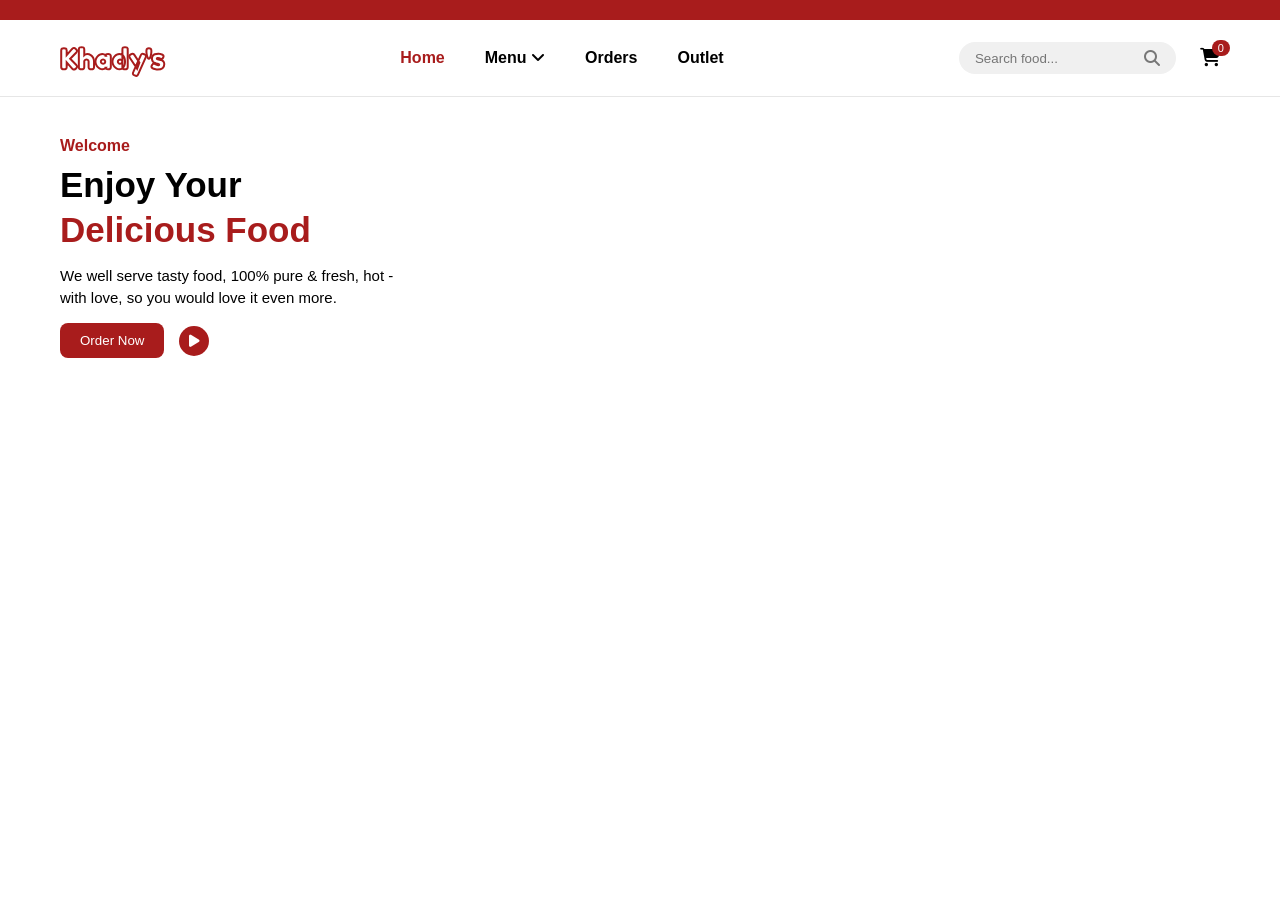
==== khady.html @ 3b9dc6cd "initial commit" ====
<!doctype html>
<html lang="en">
  <head>
    <meta charset="UTF-8" />
    <meta name="viewport" content="width=device-width, initial-scale=1.0" />
    <title>Document</title>
    <link rel="stylesheet" href="style.css" />
    <link
      rel="stylesheet"
      href="https://cdnjs.cloudflare.com/ajax/libs/font-awesome/6.5.1/css/all.min.css"
    />
  </head>
  <body>
    <header>
      <nav>
        <div class="logo">Khady's</div>

        <ul class="navlinks">
          <li class="active">Home</li>
          <li>Menu <i class="fa-solid fa-angle-down"></i></li>
          <li>Orders</li>
          <li>Outlet</li>
        </ul>

        <div class="nav-icons">
          <div class="search-container">
            <input type="text" placeholder="Search food..." />
            <i class="fa-solid fa-magnifying-glass"></i>
          </div>
          <div class="cart-icon">
            <i class="fa-solid fa-cart-shopping"></i>
            <span>0</span>
          </div>
        </div>
      </nav>

      <section class="body">
        <div class="body-left">
          <div class="welcome-text">Welcome</div>
          <div class="heading">Enjoy Your <br /></div>
          <span class="highlight">Delicious Food</span>
        </div>

        <div class="text">
          We well serve tasty food, 100% pure & fresh, hot - <br />with love, so
          you would love it even more.
        </div>

        <div class="button">
          <button class="order-btn">Order Now</button>
          <div class="play-btn">
            <i class="fa-solid fa-play"></i>
          </div>
        </div>
      </section>
    </header>
  </body>
</html>
---- style.css ----
@import url("https://fonts.googleapis.com/css2?family=Fredoka:wght@700&display=swap");

* {
  margin: 0;
  padding: 0;
  box-sizing: border-box;
}

body {
  font-family: "Nunito Sans", sans-serif;
  background-color: rgb(255, 255, 255);
}

nav {
  display: flex;
  padding: 20px 60px;
  justify-content: space-between;
  align-items: center;
  background-color: rgb(255, 255, 255);
  border-bottom: 0.5px solid rgb(230, 230, 230);
  border-top: 20px solid  rgb(168, 28, 28);
}

.logo {
  font-family: "Fredoka", cursive, sans-serif;
  font-weight: bold;
  font-size: 30px;
  color: white;
  -webkit-text-stroke: 2px rgb(168, 28, 28);
}

.navlinks {
  display: flex;
  list-style: none;
  gap: 40px;
}

.navlinks li {
  font-weight: bold;
  cursor: pointer;
  transition: all 300ms ease;
}

.navlinks li:hover{
  color:  rgb(168, 28, 28);
}

.navlinks li.active {
  color: rgb(168, 28, 28);
}

.nav-icons {
  display: flex;
  align-items: center;
  gap: 24px;
}

.search-container {
  display: flex;
  align-items: center;
  background-color: rgb(240, 240, 240);
  padding: 8px 16px;
  border-radius: 20px;
}

.search-container input {
  border: none;
  outline: none;
  background: transparent;
}

.search-container i {
  color: rgb(119, 119, 119);
}

.cart-icon {
  position: relative;
  font-size: 18px;
  cursor: pointer;
}

.cart-icon span {
  position: absolute;
  top: -8px;
  right: -10px;
  background-color: rgb(168, 28, 28);
  color: white;
  font-size: 11px;
  border-radius: 50px;
  padding: 2px 6px;
}

.body {

  align-items: center;
  padding: 40px 60px;
}

.body-left {
  width: 40%;
}

.welcome-text {
  color:  rgb(168, 28, 28);
  font-weight: bold;
  font-size: 16px;
  margin-bottom: 10px;
}

.heading {
  font-weight: bold;
  font-size: 35px;
  margin-bottom: 5px;
}

.highlight {
  color:  rgb(168, 28, 28);
  font-weight: bold;
  font-size: 35px;
  margin-bottom: 15px;
}

.text {
  font-size: 15px;
  margin-top: 15px;
  line-height: 22px;
}

.button {
  display: flex;
  align-items: center;
  gap: 15px;
  margin-top: 14px;
}

.order-btn {
  color: white;
  padding: 10px 20px;
  background-color:  rgb(168, 28, 28);
  border: none;
  border-radius: 8px;
  cursor: pointer;
}

.play-btn {
  width: 30px;
  height: 30px;
  display: flex;
  color: white;
  background-color:  rgb(168, 28, 28);
  border-radius: 50px;
  justify-content: center;
  align-items: center;
  font-size: 14px;
  cursor: pointer;
}
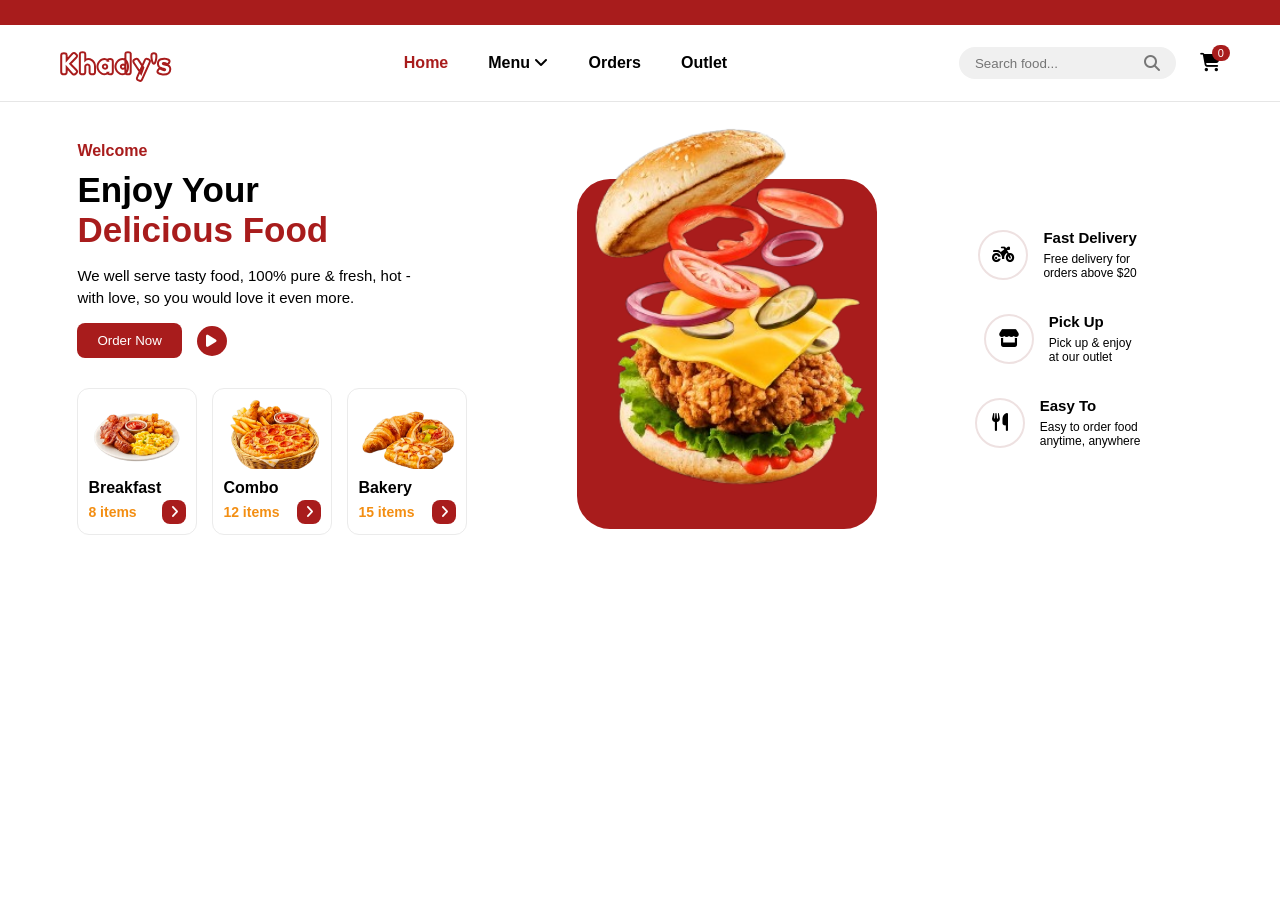
==== commit baa44b91: "Finish page layout" ====
--- a/khady.html
+++ b/khady.html
@@ -37,19 +37,97 @@
       <section class="body">
         <div class="body-left">
           <div class="welcome-text">Welcome</div>
-          <div class="heading">Enjoy Your <br /></div>
-          <span class="highlight">Delicious Food</span>
+          <div class="heading">
+            Enjoy Your <br />
+            <span class="highlight">Delicious Food</span>
+          </div>
+
+          <div class="text">
+            We well serve tasty food, 100% pure & fresh, hot - <br />with love,
+            so you would love it even more.
+          </div>
+
+          <div class="button">
+            <button class="order-btn">Order Now</button>
+            <div class="play-btn">
+              <i class="fa-solid fa-play"></i>
+            </div>
+          </div>
+
+          <div class="cards">
+            <div class="food">
+              <img src="breakfast-removebg-preview.png" alt="Breakfast" />
+              <div class="food-title">Breakfast</div>
+              <div class="food-sub">
+                <span>8 items</span>
+                <div class="arrow-btn">
+                  <i class="fa-solid fa-angle-right"></i>
+                </div>
+              </div>
+            </div>
+
+            <div class="food">
+              <img src="combo-removebg-preview.png" alt="Combo" />
+              <div class="food-title">Combo</div>
+              <div class="food-sub">
+                <span>12 items</span>
+                <div class="arrow-btn">
+                  <i class="fa-solid fa-angle-right"></i>
+                </div>
+              </div>
+            </div>
+
+            <div class="food">
+              <img src="bakery-removebg-preview.png" alt="Bakery" />
+              <div class="food-title">Bakery</div>
+              <div class="food-sub">
+                <span>15 items</span>
+                <div class="arrow-btn">
+                  <i class="fa-solid fa-angle-right"></i>
+                </div>
+              </div>
+            </div>
+          </div>
         </div>
 
-        <div class="text">
-          We well serve tasty food, 100% pure & fresh, hot - <br />with love, so
-          you would love it even more.
+        <div class="body-center">
+          <div class="burger-bg">
+            <img src="burger-removebg-preview.png" alt="Burger" />
+          </div>
         </div>
 
-        <div class="button">
-          <button class="order-btn">Order Now</button>
-          <div class="play-btn">
-            <i class="fa-solid fa-play"></i>
+        <div class="body-right">
+          <div class="delivery-item">
+            <div class="icon-del"><i class="fa-solid fa-motorcycle"></i></div>
+            <div class="delivery-info">
+              <div class="delivery-title">Fast Delivery</div>
+              <div class="delivery-text">
+                Free delivery for <br />
+                orders above $20
+              </div>
+            </div>
+          </div>
+
+          <div class="delivery-item">
+            <div class="icon-del"><i class="fa-solid fa-store"></i></div>
+            <div class="delivery-info">
+              <div class="delivery-title">Pick Up</div>
+              <div class="delivery-text">
+                Pick up & enjoy <br />
+                at our outlet
+              </div>
+            </div>
+          </div>
+
+          <div class="delivery-item">
+            <div class="icon-del"><i class="fa-solid fa-utensils"></i></div>
+            <div class="delivery-info">
+              <div class="delivery-title">Easy To</div>
+              <div class="delivery-text">
+                Easy to order food <br />
+                anytime, anywhere
+              </div>
+            </div>
           </div>
         </div>
       </section>
--- a/style.css
+++ b/style.css
@@ -18,7 +18,7 @@
   align-items: center;
   background-color: rgb(255, 255, 255);
   border-bottom: 0.5px solid rgb(230, 230, 230);
-  border-top: 20px solid  rgb(168, 28, 28);
+  border-top: 25px solid  rgb(168, 28, 28);
 }
 
 .logo {
@@ -26,6 +26,7 @@
   font-weight: bold;
   font-size: 30px;
   color: white;
+  letter-spacing: 1px;
   -webkit-text-stroke: 2px rgb(168, 28, 28);
 }
 
@@ -91,8 +92,10 @@
 }
 
 .body {
-
-  align-items: center;
+  display: flex;
+  justify-content: center;
+  align-items: center;
+  width: 100%;
   padding: 40px 60px;
 }
 
@@ -153,4 +156,115 @@
   align-items: center;
   font-size: 14px;
   cursor: pointer;
-}+}
+
+.cards {
+  display: flex;
+  gap: 15px;
+  margin-top: 30px;
+}
+
+.food {
+  width: 120px;
+  border: 1px solid rgb(235, 235, 235);
+  background-color: white;
+  border-radius: 12px;
+  padding: 10px;
+}
+
+.food img {
+  width: 100%;
+  height: 70px;
+  object-fit: cover;
+  background-color: transparent;
+  border: none;
+  margin-bottom: 6px;
+}
+
+.food-title {
+  margin-bottom: 3px;
+  font-weight: bold;
+}
+
+.food-sub {
+  display: flex;
+  justify-content: space-between;
+  align-items: center;
+  font-size: 14px;
+  font-weight: bold;
+  color: rgb(243, 142, 18);
+}
+
+.arrow-btn {
+  width: 24px;
+  height: 24px;
+  display: flex;
+  color: white;
+  background-color: rgb(168, 28, 28);
+  border-radius: 8px;
+  justify-content: center;
+  align-items: center;
+  cursor: pointer;
+}
+
+.body-center {
+  width: 32%;
+  display: flex;
+  justify-content: center;
+  margin-top: 30px;
+}
+
+.burger-bg {
+  width: 300px;
+  height: 350px;
+  background-color: rgb(168, 28, 28);
+  border-radius: 33px;
+  position: relative;
+  display: flex;
+  justify-content: center;
+  align-items: center;
+}
+
+.burger-bg img {
+  width: 700px;
+  position: absolute;
+  top: -90px;
+  right: -175px;
+}
+
+.body-right {
+  width: 25%;
+  display: flex;
+  justify-content: center;
+  align-items: center;
+  flex-direction: column;
+  gap: 33px;
+}
+
+.delivery-item {
+  display: flex;
+  align-items: center;
+  justify-content: center;
+  gap: 15px;
+}
+
+.icon-del{
+  width: 50px;
+  height: 50px;
+  border-radius: 50px;
+  display: flex;
+  border: 2px solid rgb(238, 225, 225);
+  justify-content: center;
+  align-items: center;
+  font-size: 18px;
+}
+
+.delivery-title {
+  font-size: 15px;
+  font-weight: bold;
+  margin-bottom: 6px;
+}
+
+.delivery-text {
+  font-size: 12px;
+}
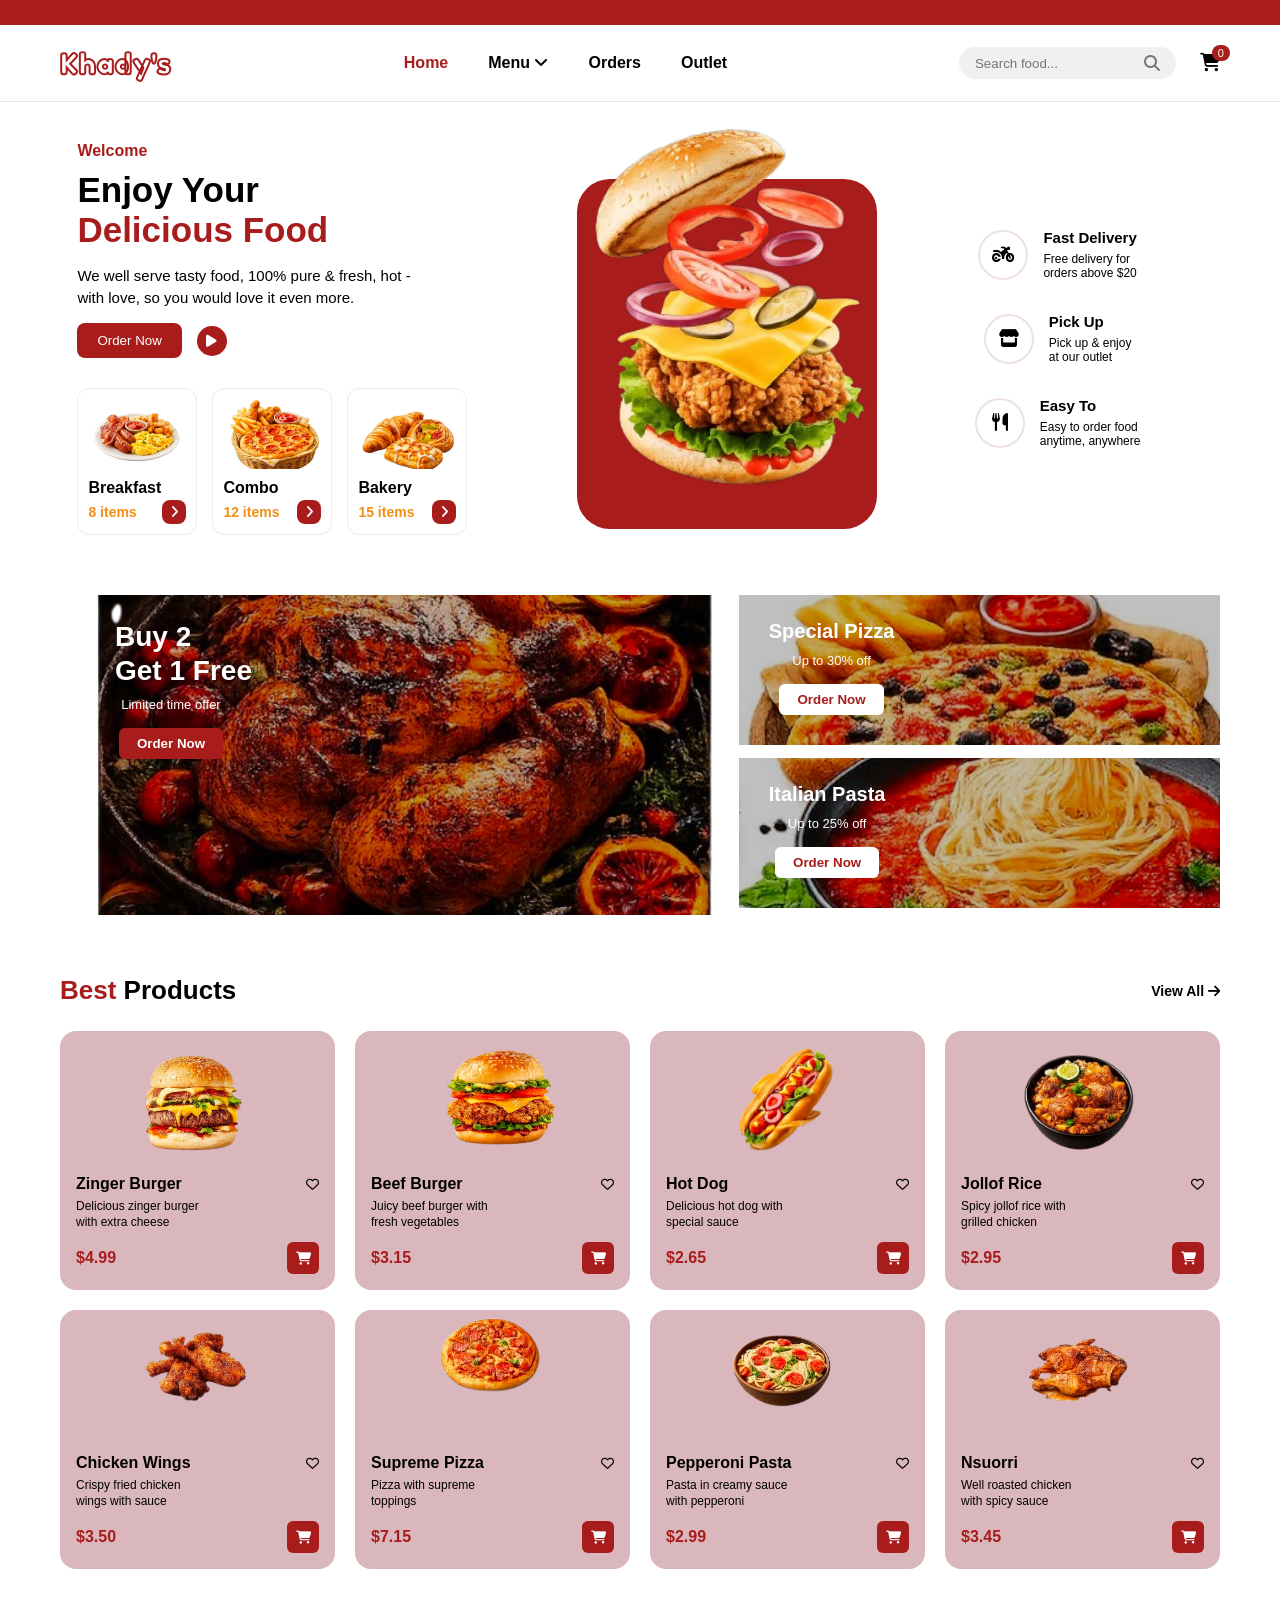
==== commit b19a0a8c: "gdnfhhjnr" ====
--- a/khady.html
+++ b/khady.html
@@ -131,6 +131,201 @@
           </div>
         </div>
       </section>
+
+      <section class="grid-section">
+        <div class="grid-box">
+          <div class="large-card">
+            <img src="Chicken-removebg-preview.png" alt="Roasted Chicken" class="card-img" />
+            <div class="card-content">
+              <h2>
+                Buy 2 <br />
+                Get 1 Free
+              </h2>
+              <p>Limited time offer</p>
+              <button class="btn-red">Order Now</button>
+            </div>
+          </div>
+
+          <div class="pizza-card">
+            <img src="Pizza.jpeg" alt="Pizza" class="card-img" />
+            <div class="card-content">
+              <h3>Special Pizza</h3>
+              <p>Up to 30% off</p>
+              <button class="btn-white">Order Now</button>
+            </div>
+          </div>
+
+          <div class="pasta-card">
+            <img src="Spag.jpeg" alt="Pasta" class="card-img" />
+            <div class="card-content">
+              <h3>Italian Pasta</h3>
+              <p>Up to 25% off</p>
+              <button class="btn-white">Order Now</button>
+            </div>
+          </div>
+        </div>
+      </section>
+
+      <section class="product-section">
+        <div class="product-header">
+          <h2><span class="text-red">Best</span> Products</h2>
+          <p class="view-all">View All  <i class="fa-solid fa-arrow-right"></i></p>
+        </div>
+
+        <div class="product-grid">
+          <div class="product-card">
+            <div class="card-top">
+              <img
+                src="burger_1-removebg-preview.png"
+                alt="Zinger Burger"
+                class="product-img"
+              />
+            </div>
+            <div class="product-info">
+              <div class="title-row">
+                <h3>Zinger Burger</h3>
+                <span class="heart-icon"><i class="fa-regular fa-heart"></i></span>
+              </div>
+              <p>Delicious zinger burger <br> with extra cheese</p>
+              <div class="card-bottom">
+                <span class="price">$4.99</span>
+                <button class="cart-btn"><i class="fa-solid fa-cart-shopping"></i></button>
+              </div>
+            </div>
+          </div>
+
+          <div class="product-card">
+            <div class="card-top">
+              <img src="burger2-removebg-preview.png" alt="Beef Burger" class="product-img" />
+            </div>
+            <div class="product-info">
+              <div class="title-row">
+                <h3>Beef Burger</h3>
+                <span class="heart-icon"><i class="fa-regular fa-heart"></i></span>
+              </div>
+              <p>Juicy beef burger with <br> fresh vegetables</p>
+              <div class="card-bottom">
+                <span class="price">$3.15</span>
+                <button class="cart-btn"><i class="fa-solid fa-cart-shopping"></i></button>
+              </div>
+            </div>
+          </div>
+
+          <div class="product-card">
+            <div class="card-top">
+              <img src="hotdog-removebg-preview.png" alt="Hot Dog" class="product-img" />
+            </div>
+            <div class="product-info">
+              <div class="title-row">
+                <h3>Hot Dog</h3>
+                <span class="heart-icon"><i class="fa-regular fa-heart"></i></span>
+              </div>
+              <p>Delicious hot dog with <br> special sauce</p>
+              <div class="card-bottom">
+                <span class="price">$2.65</span>
+                <button class="cart-btn"><i class="fa-solid fa-cart-shopping"></i></button>
+              </div>
+            </div>
+          </div>
+
+          <div class="product-card">
+            <div class="card-top">
+              <img src="rice_1-removebg-preview.png" alt="Jollof Rice" class="product-img" />
+            </div>
+            <div class="product-info">
+              <div class="title-row">
+                <h3>Jollof Rice</h3>
+                <span class="heart-icon"><i class="fa-regular fa-heart"></i></span>
+              </div>
+              <p>Spicy jollof rice with <br> grilled chicken</p>
+              <div class="card-bottom">
+                <span class="price">$2.95</span>
+                <button class="cart-btn"><i class="fa-solid fa-cart-shopping"></i></button>
+              </div>
+            </div>
+          </div>
+
+          <div class="product-card">
+            <div class="card-top">
+              <img
+                src="chicken_1-removebg-preview.png"
+                alt="Chicken Wings"
+                class="product-img"
+              />
+            </div>
+            <div class="product-info">
+              <div class="title-row">
+                <h3>Chicken Wings</h3>
+                <span class="heart-icon"><i class="fa-regular fa-heart"></i></span>
+              </div>
+              <p>Crispy fried chicken <br> wings with sauce</p>
+              <div class="card-bottom">
+                <span class="price">$3.50</span>
+                <button class="cart-btn"><i class="fa-solid fa-cart-shopping"></i></button>
+              </div>
+            </div>
+          </div>
+
+          <div class="product-card">
+            <div class="card-top">
+              <img src="pizza1-removebg-preview.png" alt="Supreme Pizza" class="product-img" />
+            </div>
+            <div class="product-info">
+              <div class="title-row">
+                <h3>Supreme Pizza</h3>
+                <span class="heart-icon"><i class="fa-regular fa-heart"></i></span>
+              </div>
+              <p>Pizza with supreme <br> toppings</p>
+              <div class="card-bottom">
+                <span class="price">$7.15</span>
+                <button class="cart-btn"><i class="fa-solid fa-cart-shopping"></i></button>
+              </div>
+            </div>
+          </div>
+
+          <div class="product-card">
+            <div class="card-top">
+              <img
+                src="noodles-removebg-preview.png"
+                alt="Pepperoni Pasta"
+                class="product-img"
+              />
+            </div>
+            <div class="product-info">
+              <div class="title-row">
+                <h3>Pepperoni Pasta</h3>
+                <span class="heart-icon"><i class="fa-regular fa-heart"></i></span>
+              </div>
+              <p>Pasta in creamy sauce <br> with pepperoni</p>
+              <div class="card-bottom">
+                <span class="price">$2.99</span>
+                <button class="cart-btn"><i class="fa-solid fa-cart-shopping"></i></button>
+              </div>
+            </div>
+          </div>
+
+          <div class="product-card">
+            <div class="card-top">
+              <img
+                src="WhatsApp_Image_2026-08-03_at_13.19.26__2_-removebg-preview.png"
+                alt="Nsuorri"
+                class="product-img"
+              />
+            </div>
+            <div class="product-info">
+              <div class="title-row">
+                <h3>Nsuorri</h3>
+                <span class="heart-icon"><i class="fa-regular fa-heart"></i></span>
+              </div>
+              <p>Well roasted chicken <br> with spicy sauce</p>
+              <div class="card-bottom">
+                <span class="price">$3.45</span>
+                <button class="cart-btn"><i class="fa-solid fa-cart-shopping"></i></button>
+              </div>
+            </div>
+          </div>
+        </div>
+      </section>
     </header>
   </body>
 </html>
--- a/style.css
+++ b/style.css
@@ -18,7 +18,7 @@
   align-items: center;
   background-color: rgb(255, 255, 255);
   border-bottom: 0.5px solid rgb(230, 230, 230);
-  border-top: 25px solid  rgb(168, 28, 28);
+  border-top: 25px solid rgb(168, 28, 28);
 }
 
 .logo {
@@ -42,8 +42,8 @@
   transition: all 300ms ease;
 }
 
-.navlinks li:hover{
-  color:  rgb(168, 28, 28);
+.navlinks li:hover {
+  color: rgb(168, 28, 28);
 }
 
 .navlinks li.active {
@@ -104,7 +104,7 @@
 }
 
 .welcome-text {
-  color:  rgb(168, 28, 28);
+  color: rgb(168, 28, 28);
   font-weight: bold;
   font-size: 16px;
   margin-bottom: 10px;
@@ -117,7 +117,7 @@
 }
 
 .highlight {
-  color:  rgb(168, 28, 28);
+  color: rgb(168, 28, 28);
   font-weight: bold;
   font-size: 35px;
   margin-bottom: 15px;
@@ -139,7 +139,7 @@
 .order-btn {
   color: white;
   padding: 10px 20px;
-  background-color:  rgb(168, 28, 28);
+  background-color: rgb(168, 28, 28);
   border: none;
   border-radius: 8px;
   cursor: pointer;
@@ -150,7 +150,7 @@
   height: 30px;
   display: flex;
   color: white;
-  background-color:  rgb(168, 28, 28);
+  background-color: rgb(168, 28, 28);
   border-radius: 50px;
   justify-content: center;
   align-items: center;
@@ -248,7 +248,7 @@
   gap: 15px;
 }
 
-.icon-del{
+.icon-del {
   width: 50px;
   height: 50px;
   border-radius: 50px;
@@ -268,3 +268,242 @@
 .delivery-text {
   font-size: 12px;
 }
+
+.grid-section {
+  width: 100%;
+  padding: 20px 60px;
+  box-sizing: border-box;
+}
+
+.grid-box {
+  display: grid;
+  grid-template-columns: 1.4fr 1fr;
+  grid-template-rows: 1fr 1fr;
+  gap: 5px;
+  width: 100%;
+}
+
+.large-card,
+.pizza-card,
+.pasta-card {
+  position: relative;
+  overflow: hidden;
+  display: flex;
+  padding: 25px 30px;
+  color: white;
+}
+
+.large-card {
+  grid-column: 1 / 2;
+  grid-row: 1 / 3;
+  height: 320px;
+}
+
+.pizza-card {
+  grid-column: 2 / 3;
+  grid-row: 1 / 2;
+  height: 150px;
+}
+
+.pasta-card {
+  grid-column: 2 / 3;
+  grid-row: 2 / 3;
+  height: 150px;
+}
+
+.card-img {
+  position: absolute;
+  top: 0;
+  left: 0;
+  width: 100%;
+  height: 100%;
+  object-fit: cover;
+  z-index: 1;
+  filter: brightness(0.75);
+}
+
+.card-content {
+  position: relative;
+  z-index: 2;
+  display: flex;
+  align-items: center;
+  flex-direction: column;
+  gap: 10px;
+}
+
+.card-content h2 {
+  font-size: 28px;
+  font-weight: bold;
+  line-height: 1.2;
+  margin-left: 25px;
+}
+
+.card-content h3 {
+  font-size: 20px;
+  font-weight: bold;
+  margin: 0;
+}
+
+.card-content p {
+  font-size: 13px;
+  margin: 0 0 6px 0;
+}
+
+.btn-red {
+  background-color: rgb(168, 28, 28);
+  color: white;
+  border: none;
+  padding: 8px 18px;
+  border-radius: 6px;
+  font-weight: bold;
+  cursor: pointer;
+  width: fit-content;
+}
+
+.btn-white {
+  background-color: white;
+  color:  rgb(168, 28, 28);
+  border: none;
+  padding: 8px 18px;
+  border-radius: 6px;
+  font-weight: bold;
+  cursor: pointer;
+  width: fit-content;
+}
+
+.product-section {
+  padding: 40px 60px;
+}
+
+.product-header {
+  display: flex;
+  justify-content: space-between;
+  align-items: center;
+  margin-bottom: 25px;
+}
+
+.product-header h2 {
+  font-size: 26px;
+  font-weight: bold;
+  margin: 0;
+}
+
+.text-red {
+  color: rgb(168, 28, 28);
+}
+
+.view-all {
+  font-size: 14px;
+  font-weight: bold;
+}
+
+.product-grid {
+  display: grid;
+  grid-template-columns: repeat(4, 1fr);
+  gap: 20px;
+}
+
+.product-card {
+  background-color: pink;
+  border-radius: 16px;
+  padding: 16px;
+  display: flex;
+  flex-direction: column;
+  justify-content: space-between;
+  transition: transform 0.2s ease;
+}
+
+.product-card:hover {
+  background-color:  rgb(168, 28, 28);
+  transform: translateY(-4px);
+}
+
+.product-card:hover p {
+  color: white;
+}
+
+.product-card:hover h3, .product-card:hover .heart-icon {
+  color: white;
+}
+
+.product-card:hover .price {
+  color: white;
+}
+
+.product-card:hover .cart-btn {
+  color: white;
+  border: 1px solid white;
+}
+
+.card-top {
+  display: flex;
+  justify-content: center;
+  align-items: center;
+  height: 120px;
+}
+
+.product-img {
+  width: 100%;
+  height: 170px;
+  object-fit: contain;
+  margin: 0 auto 12px auto ;
+}
+
+.product-info {
+  margin-top: 8px;
+}
+
+.title-row {
+  display: flex;
+  justify-content: space-between;
+  align-items: center;
+}
+
+.title-row h3 {
+  font-size: 16px;
+  margin: 0;
+  font-weight: 700;
+  color: black;
+}
+
+.heart-icon {
+  cursor: pointer;
+  color: black;
+  font-size: 13px;
+}
+
+.product-info p {
+  font-size: 12px;
+  color: black;
+  margin: 6px 0 12px 0;
+  line-height: 1.3;
+}
+
+.card-bottom {
+  display: flex;
+  justify-content: space-between;
+  align-items: center;
+}
+
+.price {
+  font-size: 16px;
+  font-weight: 700;
+  color:  rgb(168, 28, 28);
+}
+
+.cart-btn {
+  border: none;
+  border-radius: 6px;
+  width: 32px;
+  height: 32px;
+  display: flex;
+  background-color:  rgb(168, 28, 28);
+  color: white;
+  justify-content: center;
+  align-items: center;
+  cursor: pointer;
+}
+
+.product-card {
+  background-color: rgb(218, 183, 189);
+}
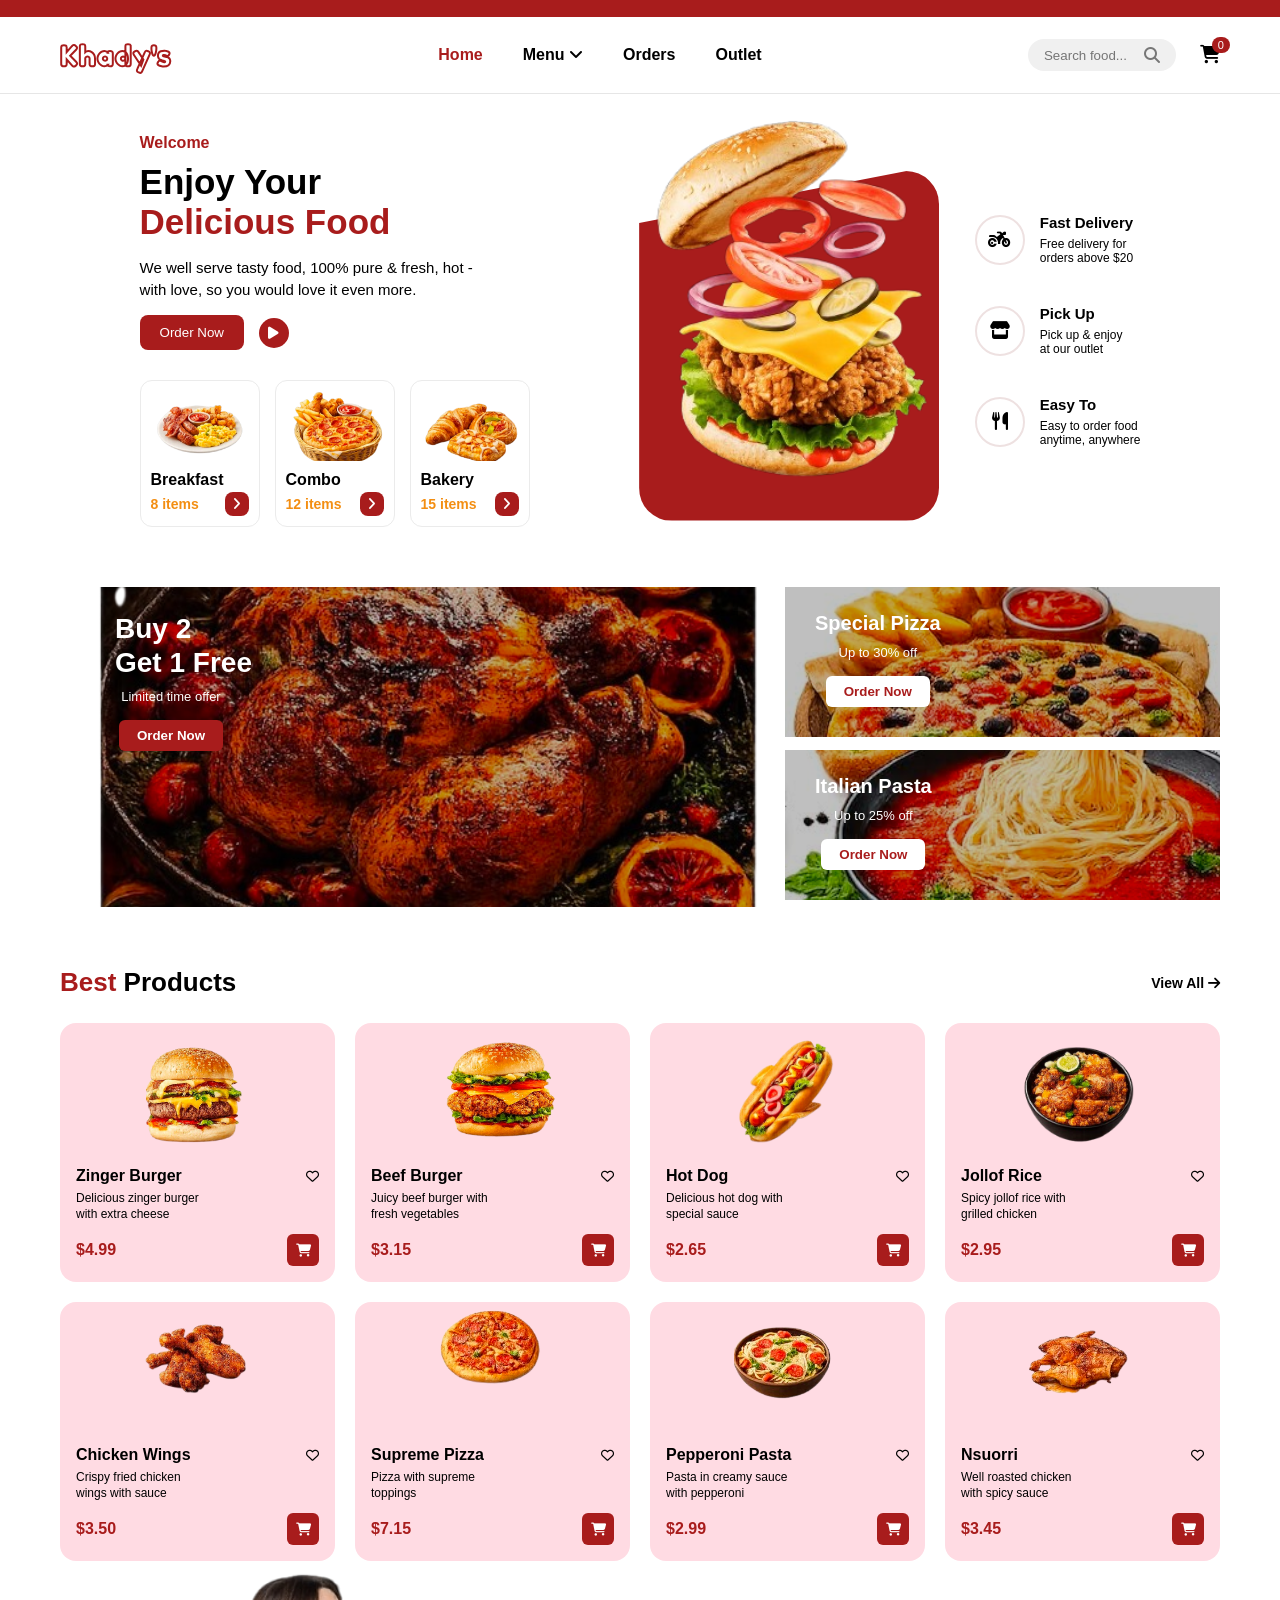
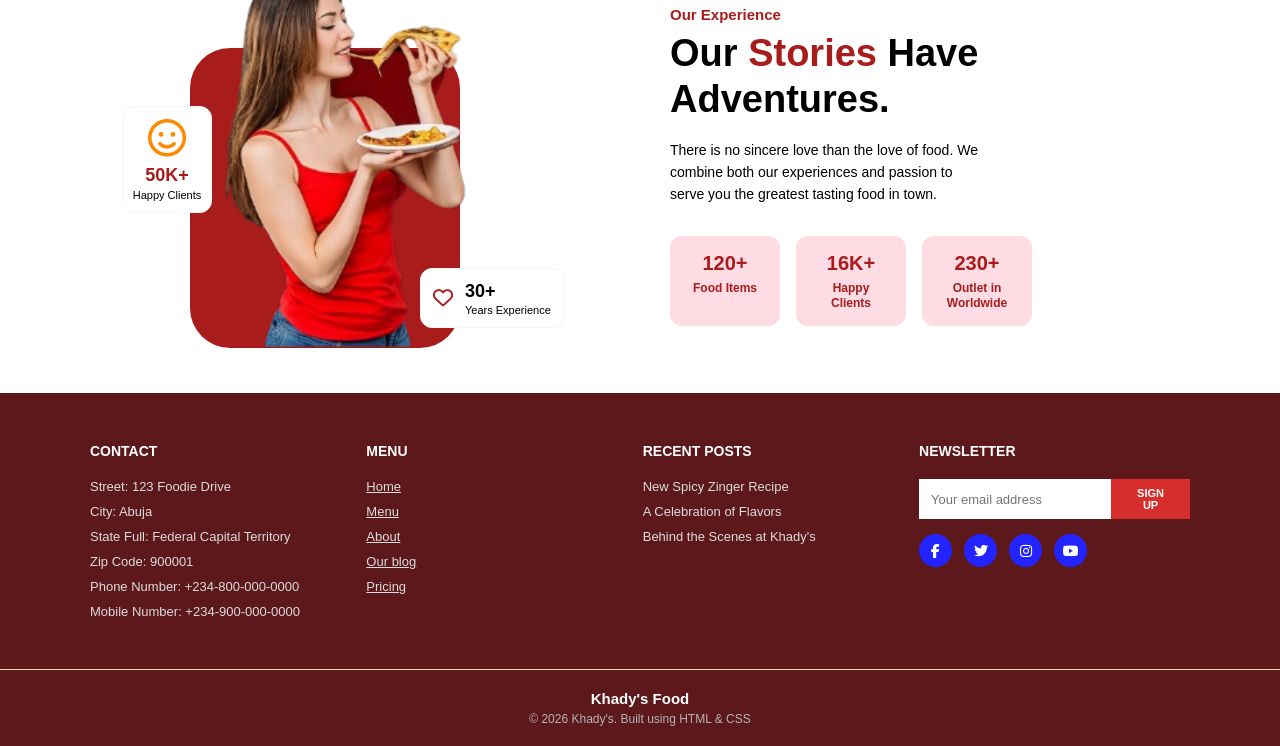
==== commit b56f447f: "media response" ====
--- a/khady.html
+++ b/khady.html
@@ -56,7 +56,10 @@
 
           <div class="cards">
             <div class="food">
-              <img src="breakfast-removebg-preview.png" alt="Breakfast" />
+              <img
+                src="./pictutes/breakfast-removebg-preview.png"
+                alt="Breakfast"
+              />
               <div class="food-title">Breakfast</div>
               <div class="food-sub">
                 <span>8 items</span>
@@ -67,7 +70,7 @@
             </div>
 
             <div class="food">
-              <img src="combo-removebg-preview.png" alt="Combo" />
+              <img src="./pictutes/combo-removebg-preview.png" alt="Combo" />
               <div class="food-title">Combo</div>
               <div class="food-sub">
                 <span>12 items</span>
@@ -78,7 +81,7 @@
             </div>
 
             <div class="food">
-              <img src="bakery-removebg-preview.png" alt="Bakery" />
+              <img src="./pictutes/bakery-removebg-preview.png" alt="Bakery" />
               <div class="food-title">Bakery</div>
               <div class="food-sub">
                 <span>15 items</span>
@@ -92,7 +95,12 @@
 
         <div class="body-center">
           <div class="burger-bg">
-            <img src="burger-removebg-preview.png" alt="Burger" />
+            <div class="red-bg"></div>
+            <img
+              src="./pictutes/burger-removebg-preview.png"
+              alt="Burger"
+              class="burger-img"
+            />
           </div>
         </div>
 
@@ -135,7 +143,11 @@
       <section class="grid-section">
         <div class="grid-box">
           <div class="large-card">
-            <img src="Chicken-removebg-preview.png" alt="Roasted Chicken" class="card-img" />
+            <img
+              src="./pictutes/Chicken-removebg-preview.png"
+              alt="Roasted Chicken"
+              class="card-img"
+            />
             <div class="card-content">
               <h2>
                 Buy 2 <br />
@@ -147,7 +159,7 @@
           </div>
 
           <div class="pizza-card">
-            <img src="Pizza.jpeg" alt="Pizza" class="card-img" />
+            <img src="./pictutes/Pizza.jpeg" alt="Pizza" class="card-img" />
             <div class="card-content">
               <h3>Special Pizza</h3>
               <p>Up to 30% off</p>
@@ -156,7 +168,7 @@
           </div>
 
           <div class="pasta-card">
-            <img src="Spag.jpeg" alt="Pasta" class="card-img" />
+            <img src="./pictutes/Spag.jpeg" alt="Pasta" class="card-img" />
             <div class="card-content">
               <h3>Italian Pasta</h3>
               <p>Up to 25% off</p>
@@ -169,14 +181,16 @@
       <section class="product-section">
         <div class="product-header">
           <h2><span class="text-red">Best</span> Products</h2>
-          <p class="view-all">View All  <i class="fa-solid fa-arrow-right"></i></p>
+          <p class="view-all">
+            View All <i class="fa-solid fa-arrow-right"></i>
+          </p>
         </div>
 
         <div class="product-grid">
           <div class="product-card">
             <div class="card-top">
               <img
-                src="burger_1-removebg-preview.png"
+                src="./pictutes/burger_1-removebg-preview.png"
                 alt="Zinger Burger"
                 class="product-img"
               />
@@ -184,71 +198,111 @@
             <div class="product-info">
               <div class="title-row">
                 <h3>Zinger Burger</h3>
-                <span class="heart-icon"><i class="fa-regular fa-heart"></i></span>
-              </div>
-              <p>Delicious zinger burger <br> with extra cheese</p>
+                <span class="heart-icon"
+                  ><i class="fa-regular fa-heart"></i
+                ></span>
+              </div>
+              <p>
+                Delicious zinger burger <br />
+                with extra cheese
+              </p>
               <div class="card-bottom">
                 <span class="price">$4.99</span>
-                <button class="cart-btn"><i class="fa-solid fa-cart-shopping"></i></button>
-              </div>
-            </div>
-          </div>
-
-          <div class="product-card">
-            <div class="card-top">
-              <img src="burger2-removebg-preview.png" alt="Beef Burger" class="product-img" />
+                <button class="cart-btn">
+                  <i class="fa-solid fa-cart-shopping"></i>
+                </button>
+              </div>
+            </div>
+          </div>
+
+          <div class="product-card">
+            <div class="card-top">
+              <img
+                src="./pictutes/burger2-removebg-preview.png"
+                alt="Beef Burger"
+                class="product-img"
+              />
             </div>
             <div class="product-info">
               <div class="title-row">
                 <h3>Beef Burger</h3>
-                <span class="heart-icon"><i class="fa-regular fa-heart"></i></span>
-              </div>
-              <p>Juicy beef burger with <br> fresh vegetables</p>
+                <span class="heart-icon"
+                  ><i class="fa-regular fa-heart"></i
+                ></span>
+              </div>
+              <p>
+                Juicy beef burger with <br />
+                fresh vegetables
+              </p>
               <div class="card-bottom">
                 <span class="price">$3.15</span>
-                <button class="cart-btn"><i class="fa-solid fa-cart-shopping"></i></button>
-              </div>
-            </div>
-          </div>
-
-          <div class="product-card">
-            <div class="card-top">
-              <img src="hotdog-removebg-preview.png" alt="Hot Dog" class="product-img" />
+                <button class="cart-btn">
+                  <i class="fa-solid fa-cart-shopping"></i>
+                </button>
+              </div>
+            </div>
+          </div>
+
+          <div class="product-card">
+            <div class="card-top">
+              <img
+                src="./pictutes/hotdog-removebg-preview.png"
+                alt="Hot Dog"
+                class="product-img"
+              />
             </div>
             <div class="product-info">
               <div class="title-row">
                 <h3>Hot Dog</h3>
-                <span class="heart-icon"><i class="fa-regular fa-heart"></i></span>
-              </div>
-              <p>Delicious hot dog with <br> special sauce</p>
+                <span class="heart-icon"
+                  ><i class="fa-regular fa-heart"></i
+                ></span>
+              </div>
+              <p>
+                Delicious hot dog with <br />
+                special sauce
+              </p>
               <div class="card-bottom">
                 <span class="price">$2.65</span>
-                <button class="cart-btn"><i class="fa-solid fa-cart-shopping"></i></button>
-              </div>
-            </div>
-          </div>
-
-          <div class="product-card">
-            <div class="card-top">
-              <img src="rice_1-removebg-preview.png" alt="Jollof Rice" class="product-img" />
+                <button class="cart-btn">
+                  <i class="fa-solid fa-cart-shopping"></i>
+                </button>
+              </div>
+            </div>
+          </div>
+
+          <div class="product-card">
+            <div class="card-top">
+              <img
+                src="./pictutes/rice_1-removebg-preview.png"
+                alt="Jollof Rice"
+                class="product-img"
+              />
             </div>
             <div class="product-info">
               <div class="title-row">
                 <h3>Jollof Rice</h3>
-                <span class="heart-icon"><i class="fa-regular fa-heart"></i></span>
-              </div>
-              <p>Spicy jollof rice with <br> grilled chicken</p>
+                <span class="heart-icon"
+                  ><i class="fa-regular fa-heart"></i
+                ></span>
+              </div>
+              <p>
+                Spicy jollof rice with <br />
+                grilled chicken
+              </p>
               <div class="card-bottom">
                 <span class="price">$2.95</span>
-                <button class="cart-btn"><i class="fa-solid fa-cart-shopping"></i></button>
-              </div>
-            </div>
-          </div>
-
-          <div class="product-card">
-            <div class="card-top">
-              <img
-                src="chicken_1-removebg-preview.png"
+                <button class="cart-btn">
+                  <i class="fa-solid fa-cart-shopping"></i>
+                </button>
+              </div>
+            </div>
+          </div>
+
+          <div class="product-card">
+            <div class="card-top">
+              <img
+                src="./pictutes/chicken_1-removebg-preview.png"
                 alt="Chicken Wings"
                 class="product-img"
               />
@@ -256,37 +310,55 @@
             <div class="product-info">
               <div class="title-row">
                 <h3>Chicken Wings</h3>
-                <span class="heart-icon"><i class="fa-regular fa-heart"></i></span>
-              </div>
-              <p>Crispy fried chicken <br> wings with sauce</p>
+                <span class="heart-icon"
+                  ><i class="fa-regular fa-heart"></i
+                ></span>
+              </div>
+              <p>
+                Crispy fried chicken <br />
+                wings with sauce
+              </p>
               <div class="card-bottom">
                 <span class="price">$3.50</span>
-                <button class="cart-btn"><i class="fa-solid fa-cart-shopping"></i></button>
-              </div>
-            </div>
-          </div>
-
-          <div class="product-card">
-            <div class="card-top">
-              <img src="pizza1-removebg-preview.png" alt="Supreme Pizza" class="product-img" />
+                <button class="cart-btn">
+                  <i class="fa-solid fa-cart-shopping"></i>
+                </button>
+              </div>
+            </div>
+          </div>
+
+          <div class="product-card">
+            <div class="card-top">
+              <img
+                src="pictutes/pizza1-removebg-preview.png"
+                alt="Supreme Pizza"
+                class="product-img"
+              />
             </div>
             <div class="product-info">
               <div class="title-row">
                 <h3>Supreme Pizza</h3>
-                <span class="heart-icon"><i class="fa-regular fa-heart"></i></span>
-              </div>
-              <p>Pizza with supreme <br> toppings</p>
+                <span class="heart-icon"
+                  ><i class="fa-regular fa-heart"></i
+                ></span>
+              </div>
+              <p>
+                Pizza with supreme <br />
+                toppings
+              </p>
               <div class="card-bottom">
                 <span class="price">$7.15</span>
-                <button class="cart-btn"><i class="fa-solid fa-cart-shopping"></i></button>
-              </div>
-            </div>
-          </div>
-
-          <div class="product-card">
-            <div class="card-top">
-              <img
-                src="noodles-removebg-preview.png"
+                <button class="cart-btn">
+                  <i class="fa-solid fa-cart-shopping"></i>
+                </button>
+              </div>
+            </div>
+          </div>
+
+          <div class="product-card">
+            <div class="card-top">
+              <img
+                src="./pictutes/noodles-removebg-preview.png"
                 alt="Pepperoni Pasta"
                 class="product-img"
               />
@@ -294,20 +366,27 @@
             <div class="product-info">
               <div class="title-row">
                 <h3>Pepperoni Pasta</h3>
-                <span class="heart-icon"><i class="fa-regular fa-heart"></i></span>
-              </div>
-              <p>Pasta in creamy sauce <br> with pepperoni</p>
+                <span class="heart-icon"
+                  ><i class="fa-regular fa-heart"></i
+                ></span>
+              </div>
+              <p>
+                Pasta in creamy sauce <br />
+                with pepperoni
+              </p>
               <div class="card-bottom">
                 <span class="price">$2.99</span>
-                <button class="cart-btn"><i class="fa-solid fa-cart-shopping"></i></button>
-              </div>
-            </div>
-          </div>
-
-          <div class="product-card">
-            <div class="card-top">
-              <img
-                src="WhatsApp_Image_2026-08-03_at_13.19.26__2_-removebg-preview.png"
+                <button class="cart-btn">
+                  <i class="fa-solid fa-cart-shopping"></i>
+                </button>
+              </div>
+            </div>
+          </div>
+
+          <div class="product-card">
+            <div class="card-top">
+              <img
+                src="./pictutes/WhatsApp_Image_2026-08-03_at_13.19.26__2_-removebg-preview.png"
                 alt="Nsuorri"
                 class="product-img"
               />
@@ -315,17 +394,139 @@
             <div class="product-info">
               <div class="title-row">
                 <h3>Nsuorri</h3>
-                <span class="heart-icon"><i class="fa-regular fa-heart"></i></span>
-              </div>
-              <p>Well roasted chicken <br> with spicy sauce</p>
+                <span class="heart-icon"
+                  ><i class="fa-regular fa-heart"></i
+                ></span>
+              </div>
+              <p>
+                Well roasted chicken <br />
+                with spicy sauce
+              </p>
               <div class="card-bottom">
                 <span class="price">$3.45</span>
-                <button class="cart-btn"><i class="fa-solid fa-cart-shopping"></i></button>
+                <button class="cart-btn">
+                  <i class="fa-solid fa-cart-shopping"></i>
+                </button>
               </div>
             </div>
           </div>
         </div>
       </section>
+
+      <section class="experience-section">
+        <div class="experience-container">
+          <div class="left-experience">
+            <div class="red-background"></div>
+
+            <div class="floating-card left-card">
+              <i class="fa-regular fa-face-smile badge-icon-yellow"></i>
+              <div class="card-num">50K+</div>
+              <div class="card-text">Happy Clients</div>
+            </div>
+
+            <img
+              src="././pictutes/woman1-removebg-preview.png"
+              alt="Woman"
+              class="experience-img"
+            />
+
+            <div class="floating-card right-card">
+              <i class="fa-regular fa-heart badge-icon-red"></i>
+              <div class="card-card">
+                <div class="card-num1">30+</div>
+                <div class="card-text">Years Experience</div>
+              </div>
+            </div>
+          </div>
+
+          <div class="right-experience">
+            <span class="head-text">Our Experience</span>
+            <h2>Our <span class="red-text">Stories</span> Have Adventures.</h2>
+            <p>
+              There is no sincere love than the love of food. We <br />
+              combine both our experiences and passion to <br />
+              serve you the greatest tasting food in town.
+            </p>
+
+            <div class="status-cards">
+              <div class="status-card">
+                <h3>120+</h3>
+                <p>Food Items</p>
+              </div>
+
+              <div class="status-card">
+                <h3>16K+</h3>
+                <p>Happy Clients</p>
+              </div>
+
+              <div class="status-card">
+                <h3>230+</h3>
+                <p>Outlet in Worldwide</p>
+              </div>
+            </div>
+          </div>
+        </div>
+      </section>
+
+      <footer class="khady-footer">
+        <div class="footer-container">
+          <div class="footer-column">
+            <h4>CONTACT</h4>
+            <ul>
+              <li>Street: 123 Foodie Drive</li>
+              <li>City: Abuja</li>
+              <li>State Full: Federal Capital Territory</li>
+              <li>Zip Code: 900001</li>
+              <li>Phone Number: +234-800-000-0000</li>
+              <li>Mobile Number: +234-900-000-0000</li>
+            </ul>
+          </div>
+
+          <div class="footer-column">
+            <h4>MENU</h4>
+            <ul class="menu-links">
+              <li><a href="#">Home</a></li>
+              <li><a href="#">Menu</a></li>
+              <li><a href="#">About</a></li>
+              <li><a href="#">Our blog</a></li>
+              <li><a href="#">Pricing</a></li>
+            </ul>
+          </div>
+
+          <div class="footer-column">
+            <h4>RECENT POSTS</h4>
+            <ul>
+              <li>New Spicy Zinger Recipe</li>
+              <li>A Celebration of Flavors</li>
+              <li>Behind the Scenes at Khady's</li>
+            </ul>
+          </div>
+
+          <div class="footer-column">
+            <h4>NEWSLETTER</h4>
+            <form class="news-footer">
+              <input type="email" placeholder="Your email address" required />
+              <button type="submit">SIGN UP</button>
+            </form>
+
+            <div class="social-icons">
+              <div class="icon-card">
+                <i class="fa-brands fa-facebook-f"></i>
+              </div>
+              <div class="icon-card"><i class="fa-brands fa-twitter"></i></div>
+              <div class="icon-card">
+                <i class="fa-brands fa-instagram"></i>
+              </div>
+              <div class="icon-card"><i class="fa-brands fa-youtube"></i></div>
+            </div>
+          </div>
+        </div>
+
+        <div class="footer-bottom">
+          <h4>Khady's Food</h4>
+          <p>&copy; 2026 Khady's. Built using HTML & CSS</p>
+        </div>
+      </footer>
     </header>
   </body>
 </html>
--- a/style.css
+++ b/style.css
@@ -6,9 +6,14 @@
   box-sizing: border-box;
 }
 
+header {
+  width: 100%;
+}
+
 body {
   font-family: "Nunito Sans", sans-serif;
   background-color: rgb(255, 255, 255);
+  overflow-x: hidden;
 }
 
 nav {
@@ -18,7 +23,7 @@
   align-items: center;
   background-color: rgb(255, 255, 255);
   border-bottom: 0.5px solid rgb(230, 230, 230);
-  border-top: 25px solid rgb(168, 28, 28);
+  border-top: 17px solid rgb(168, 28, 28);
 }
 
 .logo {
@@ -68,6 +73,7 @@
   border: none;
   outline: none;
   background: transparent;
+  width: 100px;
 }
 
 .search-container i {
@@ -217,12 +223,20 @@
 .burger-bg {
   width: 300px;
   height: 350px;
+  /* background-color: rgb(168, 28, 28); */
+  border-radius: 33px;
+  position: relative;
+  display: flex;
+  justify-content: center;
+  align-items: center;
+}
+
+.red-bg {
+  width: 100%;
+  height: 100%;
   background-color: rgb(168, 28, 28);
   border-radius: 33px;
-  position: relative;
-  display: flex;
-  justify-content: center;
-  align-items: center;
+  clip-path: polygon(90% 0%, 100% 0%, 100% 90%, 100% 100%, 0% 100%, 0% 15%);
 }
 
 .burger-bg img {
@@ -233,12 +247,11 @@
 }
 
 .body-right {
-  width: 25%;
-  display: flex;
-  justify-content: center;
-  align-items: center;
+  gap: 40px;
   flex-direction: column;
-  gap: 33px;
+  display: flex;
+  justify-content: center;
+  align-items: flex-start;
 }
 
 .delivery-item {
@@ -297,6 +310,7 @@
   grid-column: 1 / 2;
   grid-row: 1 / 3;
   height: 320px;
+  width: 720px;
 }
 
 .pizza-card {
@@ -362,7 +376,7 @@
 
 .btn-white {
   background-color: white;
-  color:  rgb(168, 28, 28);
+  color: rgb(168, 28, 28);
   border: none;
   padding: 8px 18px;
   border-radius: 6px;
@@ -404,17 +418,17 @@
 }
 
 .product-card {
-  background-color: pink;
+  background-color: rgb(255, 219, 227);
   border-radius: 16px;
   padding: 16px;
   display: flex;
   flex-direction: column;
   justify-content: space-between;
-  transition: transform 0.2s ease;
+  transition: transform 0.3s ease;
 }
 
 .product-card:hover {
-  background-color:  rgb(168, 28, 28);
+  background-color: rgb(168, 28, 28);
   transform: translateY(-4px);
 }
 
@@ -422,7 +436,8 @@
   color: white;
 }
 
-.product-card:hover h3, .product-card:hover .heart-icon {
+.product-card:hover h3,
+.product-card:hover .heart-icon {
   color: white;
 }
 
@@ -446,7 +461,7 @@
   width: 100%;
   height: 170px;
   object-fit: contain;
-  margin: 0 auto 12px auto ;
+  margin: 0 auto 12px auto;
 }
 
 .product-info {
@@ -488,7 +503,7 @@
 .price {
   font-size: 16px;
   font-weight: 700;
-  color:  rgb(168, 28, 28);
+  color: rgb(168, 28, 28);
 }
 
 .cart-btn {
@@ -497,13 +512,465 @@
   width: 32px;
   height: 32px;
   display: flex;
-  background-color:  rgb(168, 28, 28);
-  color: white;
-  justify-content: center;
-  align-items: center;
-  cursor: pointer;
-}
-
-.product-card {
-  background-color: rgb(218, 183, 189);
-}
+  background-color: rgb(168, 28, 28);
+  color: white;
+  justify-content: center;
+  align-items: center;
+  cursor: pointer;
+}
+
+.experience-section {
+  width: 100%;
+  padding: 5px 0;
+  display: flex;
+  justify-content: center;
+}
+
+.experience-container {
+  display: flex;
+  max-width: 1100px;
+  width: 90%;
+  justify-content: space-between;
+  gap: 50px;
+  margin-right: 40px;
+}
+
+.left-experience {
+  position: relative;
+  width: 440px;
+  height: 342px;
+  align-items: flex-end;
+}
+
+.left-experience .red-background {
+  position: absolute;
+  bottom: 0;
+  right: 50px;
+  width: 270px;
+  height: 300px;
+  background-color: rgb(168, 28, 28);
+  border-radius: 40px;
+  z-index: 1;
+}
+
+.experience-img {
+  position: absolute;
+  top: -73px;
+  left: -65px;
+  height: 475px;
+  width: auto;
+  z-index: 2;
+  object-fit: contain;
+}
+
+.floating-card {
+  position: absolute;
+  background-color: white;
+  border: 1px solid whitesmoke;
+  border-radius: 12px;
+  padding: 12px 16px;
+  z-index: 3;
+  display: flex;
+  align-items: center;
+}
+
+.left-card {
+  top: 100px;
+  left: 52px;
+  flex-direction: column;
+  align-items: center;
+  text-align: center;
+  width: 90px;
+  height: 107px;
+}
+
+.right-card {
+  bottom: 20px;
+  right: -55px;
+  flex-direction: row;
+  gap: 12px;
+  width: 145px;
+  height: 60px;
+  padding-left: 12px;
+}
+
+.badge-icon-yellow {
+  font-size: 38px;
+  color: rgb(250, 139, 4);
+  margin-bottom: 8px;
+}
+
+.badge-icon-red {
+  font-size: 20px;
+  color: rgb(168, 28, 28);
+}
+
+.card-num {
+  font-weight: 750;
+  font-size: 18px;
+  color: rgb(168, 28, 28);
+  line-height: 1.2;
+  margin-bottom: 2px;
+}
+
+.card-num1 {
+  font-weight: 700;
+  font-size: 18px;
+  color: black;
+  line-height: 1.2;
+  margin-bottom: 2px;
+}
+
+.card-text {
+  font-size: 11px;
+  color: black;
+  white-space: nowrap;
+}
+
+.right-experience {
+  max-width: 500px;
+}
+
+.right-experience .head-text {
+  color: rgb(168, 28, 28);
+  font-weight: bold;
+  font-size: 15px;
+  display: block;
+  margin-bottom: 8px;
+}
+
+.right-experience h2 {
+  font-size: 38px;
+  font-weight: bold;
+  color: black;
+  line-height: 1.2;
+  margin-bottom: 16px;
+}
+
+.right-experience h2 span {
+  color: rgb(168, 28, 28);
+}
+
+.right-experience p {
+  color: black;
+  font-size: 14px;
+  line-height: 1.6;
+  margin-bottom: 30px;
+}
+
+.status-cards {
+  display: flex;
+  gap: 16px;
+}
+
+.status-card {
+  background-color: rgb(255, 219, 227);
+  padding: 16px 20px;
+  border-radius: 12px;
+  text-align: center;
+  width: 110px;
+  height: 90px;
+  cursor: pointer;
+  transition: all 0.3s ease;
+}
+
+.status-card:hover {
+  transform: translateY(-5px);
+}
+
+.status-card h3 {
+  font-size: 20px;
+  font-weight: bold;
+  color: rgb(168, 28, 28);
+  margin-bottom: 6px;
+}
+
+.status-card p {
+  font-size: 12px;
+  font-weight: bold;
+  color: rgb(168, 28, 28);
+  line-height: 1.3;
+}
+
+.khady-footer {
+  background-color: rgb(92, 24, 26);
+  color: rgb(240, 240, 240);
+  padding: 50px 0 20px 0;
+  width: 100%;
+  font-family: sans-serif;
+  margin-top: 40px;
+}
+
+.footer-container {
+  max-width: 1100px;
+  margin: 0 auto;
+  display: flex;
+  justify-content: space-between;
+  align-items: flex-start;
+  gap: 30px;
+}
+
+.footer-column {
+  flex: 1;
+}
+
+.footer-column h4 {
+  color: rgb(255, 255, 255);
+  font-size: 14px;
+  font-weight: 700;
+  margin-bottom: 20px;
+}
+
+.footer-column ul {
+  list-style: none;
+}
+
+.footer-column ul li {
+  margin-bottom: 10px;
+  font-size: 13px;
+  color: rgb(220, 220, 220);
+}
+
+.menu-links li a {
+  color: rgb(220, 220, 220);
+  text-decoration: underline;
+  font-size: 13px;
+  transition: all 0.2s ease;
+}
+
+.menu-links li a:hover {
+  color: rgb(255, 255, 255);
+}
+
+.news-footer {
+  display: flex;
+  margin-bottom: 15px;
+}
+
+.news-footer input {
+  padding: 10px 12px;
+  border: none;
+  outline: none;
+  font-size: 13px;
+  background-color: rgb(255, 255, 255);
+  color: rgb(30, 30, 30);
+}
+
+.news-footer button {
+  background-color: rgb(215, 45, 45);
+  color: rgb(255, 255, 255);
+  border: none;
+  padding: 8px 26px;
+  font-weight: 700;
+  font-size: 11px;
+  cursor: pointer;
+}
+
+.social-icons {
+  display: flex;
+  gap: 12px;
+  color: rgb(255, 255, 255);
+  font-size: 14px;
+}
+
+.icon-card {
+  width: 33px;
+  height: 33px;
+  border-radius: 50px;
+  background-color: rgb(35, 35, 400);
+  display: flex;
+  align-items: center;
+  justify-content: center;
+  cursor: pointer;
+  transition: all 0.3s ease;
+}
+
+.icon-card:hover {
+  background-color: rgb(215, 45, 45);
+  transform: translateY(-3px);
+}
+
+.footer-bottom {
+  text-align: center;
+  margin-top: 40px;
+  padding-top: 20px;
+  border-top: 1px solid wheat;
+}
+
+.footer-bottom h4 {
+  color: rgb(255, 255, 255);
+  font-size: 15px;
+  margin-bottom: 5px;
+}
+
+.footer-bottom p {
+  font-size: 12px;
+  color: rgb(180, 180, 180);
+}
+
+@media (max-width: 1180px) {
+  nav,
+  .body,
+  .grid-section,
+  .product-section,
+  .experience-section,
+  .khady-footer {
+    padding-left: 30px;
+    padding-right: 30px;
+  }
+
+  .body {
+    flex-wrap: wrap;
+    justify-content: center;
+  }
+
+  .body-left {
+    width: 100%;
+    text-align: center;
+  }
+
+  .button,
+  .cards {
+    justify-content: center;
+  }
+
+  .body-center {
+    width: 50%;
+  }
+
+  .body-right {
+    width: 40%;
+  }
+
+  .product-grid {
+    grid-template-columns: repeat(2, 1fr);
+  }
+
+  .footer-container {
+    flex-wrap: wrap;
+    gap: 40px 20px;
+  }
+
+  .footer-column {
+    flex: 40%;
+  }
+}
+
+@media (max-width: 844px) {
+  nav {
+    flex-direction: column;
+    gap: 15px;
+  }
+
+  .navlinks {
+    gap: 20px;
+    font-size: 15px;
+  }
+
+  .search-container input {
+    width: 100px;
+  }
+
+  .body {
+    padding: 20px;
+    flex-direction: column;
+    text-align: center;
+  }
+
+  .body-center {
+    width: 100%;
+  }
+
+  .burger-bg {
+    margin-top: 30px;
+  }
+
+  .burger-bg img {
+    width: 250%;
+    height: 140%;
+    top: -90px;
+    right: -200px;
+  }
+
+  .body-right {
+    width: 100%;
+    align-items: center;
+    margin-top: 20px;
+  }
+
+  .delivery-item {
+    text-align: left;
+  }
+
+  .cards {
+    flex-wrap: wrap;
+  }
+
+  .grid-section {
+    padding: 20px;
+  }
+
+  .grid-box {
+    grid-template-columns: 1fr;
+  }
+
+  .large-card {
+    grid-column: 1 / 2;
+    grid-row: span 1;
+    min-height: 200px;
+    height: 200px;
+    width: 500px;
+  }
+
+  .pizza-card,
+  .pasta-card {
+    grid-column: 1 / 2;
+    min-height: 140px;
+  }
+
+  .product-section {
+    padding: 20px;
+  }
+
+  .experience-container {
+    flex-direction: column;
+    text-align: center;
+  }
+
+  .left-experience {
+    width: 100%;
+    max-width: 320px;
+    height: 280px;
+  }
+
+  .experience-img {
+    height: 280px;
+  }
+
+  .left-experience .red-background {
+    width: 200px;
+    height: 220px;
+  }
+
+  .left-card {
+    width: 69px;
+  }
+
+  .experience-img {
+    height: 490px;
+    width: 450px;
+    top: -100px;
+  }
+
+  .status-cards {
+    justify-content: center;
+  }
+
+  .khady-footer {
+    padding: 30px 20px 20px 20px;
+  }
+
+  .footer-column {
+    flex: 100%;
+  }
+}
